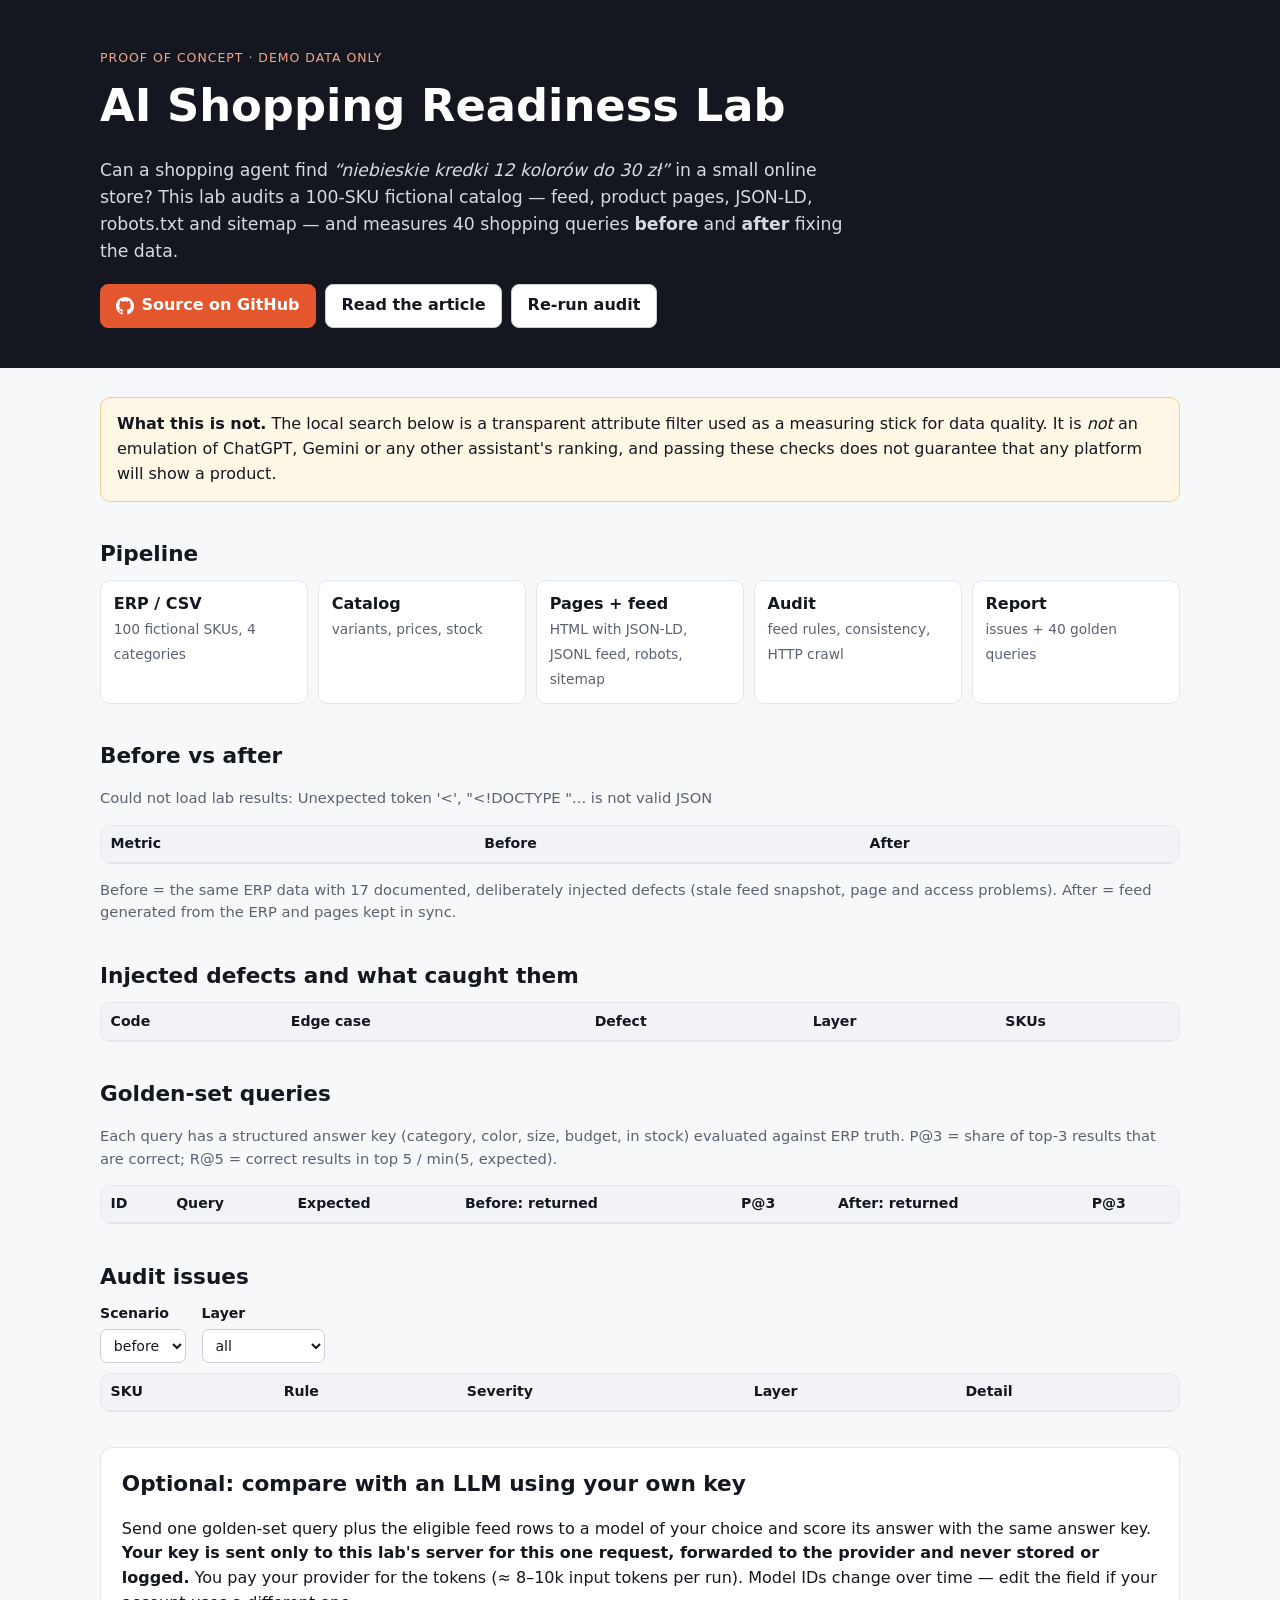
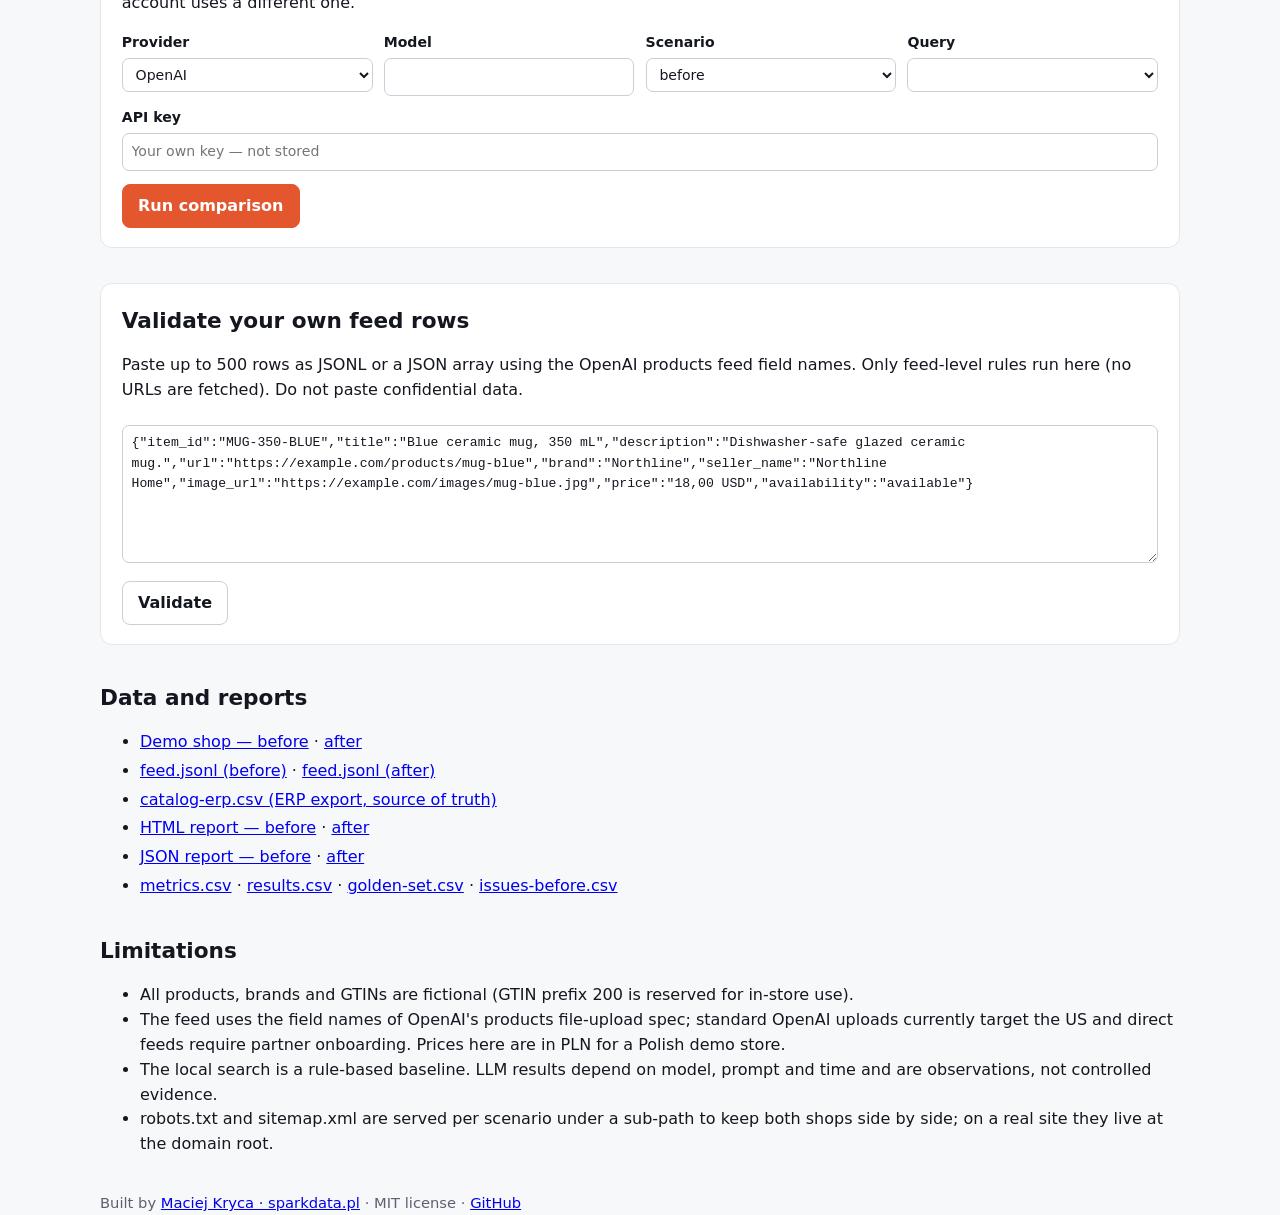
==== src/ShoppingLab.Web/wwwroot/index.html @ bda52b2c "AI Shopping Readiness Lab: catalog audit, local search and before/after metrics" ====
<!doctype html>
<html lang="en">
<head>
<meta charset="utf-8">
<meta name="viewport" content="width=device-width, initial-scale=1">
<title>AI Shopping Readiness Lab — can a shopping agent find the right product?</title>
<meta name="description" content="Open-source .NET lab that audits a 100-SKU demo catalog: feed fields, JSON-LD Product/Offer, robots, sitemap, and 40 shopping queries before and after fixes.">
<link rel="stylesheet" href="app.css">
<script src="app.js" defer></script>
</head>
<body>
<header class="hero">
  <div class="wrap">
    <p class="eyebrow">Proof of concept · demo data only</p>
    <h1>AI Shopping Readiness Lab</h1>
    <p class="lead">Can a shopping agent find <em>“niebieskie kredki 12 kolorów do 30 zł”</em> in a small online store? This lab audits a 100-SKU fictional catalog — feed, product pages, JSON-LD, robots.txt and sitemap — and measures 40 shopping queries <strong>before</strong> and <strong>after</strong> fixing the data.</p>
    <div class="actions">
      <a class="btn primary" href="https://github.com/erloon/ai-shopping-readiness-lab" target="_blank" rel="noopener">
        <svg viewBox="0 0 16 16" width="18" height="18" aria-hidden="true"><path fill="currentColor" d="M8 0C3.58 0 0 3.58 0 8c0 3.54 2.29 6.53 5.47 7.59.4.07.55-.17.55-.38 0-.19-.01-.82-.01-1.49-2.01.37-2.53-.49-2.69-.94-.09-.23-.48-.94-.82-1.13-.28-.15-.68-.52-.01-.53.63-.01 1.08.58 1.23.82.72 1.21 1.87.87 2.33.66.07-.52.28-.87.51-1.07-1.78-.2-3.64-.89-3.64-3.95 0-.87.31-1.59.82-2.15-.08-.2-.36-1.02.08-2.12 0 0 .67-.21 2.2.82.64-.18 1.32-.27 2-.27.68 0 1.36.09 2 .27 1.53-1.04 2.2-.82 2.2-.82.44 1.1.16 1.92.08 2.12.51.56.82 1.27.82 2.15 0 3.07-1.87 3.75-3.65 3.95.29.25.54.73.54 1.48 0 1.07-.01 1.93-.01 2.2 0 .21.15.46.55.38A8.013 8.013 0 0016 8c0-4.42-3.58-8-8-8z"/></svg>
        Source on GitHub</a>
      <a class="btn" href="https://sparkdata.pl/en/blog/ai-shopping-readiness-lab/" target="_blank" rel="noopener">Read the article</a>
      <button class="btn" id="rerun" type="button">Re-run audit</button>
    </div>
  </div>
</header>

<main class="wrap">
  <section class="notice">
    <strong>What this is not.</strong> The local search below is a transparent attribute filter used as a measuring stick for data quality. It is <em>not</em> an emulation of ChatGPT, Gemini or any other assistant's ranking, and passing these checks does not guarantee that any platform will show a product.
  </section>

  <section>
    <h2>Pipeline</h2>
    <ol class="flow">
      <li><b>ERP / CSV</b><span>100 fictional SKUs, 4 categories</span></li>
      <li><b>Catalog</b><span>variants, prices, stock</span></li>
      <li><b>Pages + feed</b><span>HTML with JSON-LD, JSONL feed, robots, sitemap</span></li>
      <li><b>Audit</b><span>feed rules, consistency, HTTP crawl</span></li>
      <li><b>Report</b><span>issues + 40 golden queries</span></li>
    </ol>
  </section>

  <section>
    <h2>Before vs after</h2>
    <p class="muted" id="generated">Loading…</p>
    <div class="table"><table id="kpis"><thead><tr><th>Metric</th><th>Before</th><th>After</th></tr></thead><tbody></tbody></table></div>
    <p class="muted">Before = the same ERP data with 17 documented, deliberately injected defects (stale feed snapshot, page and access problems). After = feed generated from the ERP and pages kept in sync.</p>
  </section>

  <section>
    <h2>Injected defects and what caught them</h2>
    <div class="table"><table id="defects"><thead><tr><th>Code</th><th>Edge case</th><th>Defect</th><th>Layer</th><th>SKUs</th></tr></thead><tbody></tbody></table></div>
  </section>

  <section>
    <h2>Golden-set queries</h2>
    <p class="muted">Each query has a structured answer key (category, color, size, budget, in stock) evaluated against ERP truth. P@3 = share of top-3 results that are correct; R@5 = correct results in top 5 / min(5, expected).</p>
    <div class="table"><table id="queries"><thead><tr><th>ID</th><th>Query</th><th>Expected</th><th>Before: returned</th><th>P@3</th><th>After: returned</th><th>P@3</th></tr></thead><tbody></tbody></table></div>
  </section>

  <section>
    <h2>Audit issues</h2>
    <div class="controls">
      <label>Scenario <select id="issueScenario"><option value="before">before</option><option value="after">after</option></select></label>
      <label>Layer <select id="issueLayer"><option value="">all</option><option>feed</option><option>consistency</option><option>page</option><option>access</option></select></label>
    </div>
    <div class="table tall"><table id="issues"><thead><tr><th>SKU</th><th>Rule</th><th>Severity</th><th>Layer</th><th>Detail</th></tr></thead><tbody></tbody></table></div>
  </section>

  <section class="card" id="ai">
    <h2>Optional: compare with an LLM using your own key</h2>
    <p>Send one golden-set query plus the eligible feed rows to a model of your choice and score its answer with the same answer key. <strong>Your key is sent only to this lab's server for this one request, forwarded to the provider and never stored or logged.</strong> You pay your provider for the tokens (≈ 8–10k input tokens per run). Model IDs change over time — edit the field if your account uses a different one.</p>
    <form id="aiForm" autocomplete="off">
      <div class="grid">
        <label>Provider
          <select id="provider"><option value="openai">OpenAI</option><option value="anthropic">Claude (Anthropic)</option><option value="gemini">Gemini (Google)</option></select>
        </label>
        <label>Model <input id="model" required maxlength="80" spellcheck="false"></label>
        <label>Scenario <select id="aiScenario"><option value="before">before</option><option value="after">after</option></select></label>
        <label>Query <select id="aiQuery"></select></label>
      </div>
      <label>API key <input id="apiKey" type="password" required maxlength="300" autocomplete="off" spellcheck="false" placeholder="Your own key — not stored"></label>
      <button class="btn primary" type="submit" id="aiSubmit">Run comparison</button>
    </form>
    <div id="aiResult" class="result" hidden></div>
  </section>

  <section class="card">
    <h2>Validate your own feed rows</h2>
    <p>Paste up to 500 rows as JSONL or a JSON array using the OpenAI products feed field names. Only feed-level rules run here (no URLs are fetched). Do not paste confidential data.</p>
    <textarea id="feedInput" rows="6" spellcheck="false">{"item_id":"MUG-350-BLUE","title":"Blue ceramic mug, 350 mL","description":"Dishwasher-safe glazed ceramic mug.","url":"https://example.com/products/mug-blue","brand":"Northline","seller_name":"Northline Home","image_url":"https://example.com/images/mug-blue.jpg","price":"18,00 USD","availability":"available"}</textarea>
    <button class="btn" type="button" id="validate">Validate</button>
    <div id="validateResult" class="result" hidden></div>
  </section>

  <section>
    <h2>Data and reports</h2>
    <ul class="downloads">
      <li><a href="shop/before/" target="_blank" rel="noopener">Demo shop — before</a> · <a href="shop/after/" target="_blank" rel="noopener">after</a></li>
      <li><a href="shop/before/feed.jsonl">feed.jsonl (before)</a> · <a href="shop/after/feed.jsonl">feed.jsonl (after)</a></li>
      <li><a href="shop/after/catalog-erp.csv">catalog-erp.csv (ERP export, source of truth)</a></li>
      <li><a href="report/before" target="_blank" rel="noopener">HTML report — before</a> · <a href="report/after" target="_blank" rel="noopener">after</a></li>
      <li><a href="api/report/before.json">JSON report — before</a> · <a href="api/report/after.json">after</a></li>
      <li><a href="api/metrics.csv">metrics.csv</a> · <a href="api/results.csv">results.csv</a> · <a href="api/golden-set.csv">golden-set.csv</a> · <a href="api/issues/before.csv">issues-before.csv</a></li>
    </ul>
  </section>

  <section>
    <h2>Limitations</h2>
    <ul>
      <li>All products, brands and GTINs are fictional (GTIN prefix 200 is reserved for in-store use).</li>
      <li>The feed uses the field names of OpenAI's products file-upload spec; standard OpenAI uploads currently target the US and direct feeds require partner onboarding. Prices here are in PLN for a Polish demo store.</li>
      <li>The local search is a rule-based baseline. LLM results depend on model, prompt and time and are observations, not controlled evidence.</li>
      <li>robots.txt and sitemap.xml are served per scenario under a sub-path to keep both shops side by side; on a real site they live at the domain root.</li>
    </ul>
  </section>
</main>
<footer class="wrap muted">Built by <a href="https://sparkdata.pl" target="_blank" rel="noopener">Maciej Kryca · sparkdata.pl</a> · MIT license · <a href="https://github.com/erloon/ai-shopping-readiness-lab" target="_blank" rel="noopener">GitHub</a></footer>
</body>
</html>
---- src/ShoppingLab.Web/wwwroot/app.css ----
:root{--bg:#f7f8fa;--fg:#14171f;--muted:#5b6170;--card:#fff;--line:#e3e6ec;--accent:#e4572e;--good:#1b7a3d;--bad:#b42318;--chip:#eef1f5}
*{box-sizing:border-box}
body{margin:0;font-family:system-ui,-apple-system,"Segoe UI",Roboto,sans-serif;background:var(--bg);color:var(--fg);line-height:1.55}
.wrap{max-width:1120px;margin:0 auto;padding:0 1.25rem}
.hero{background:#14171f;color:#fff;padding:3rem 0 2.5rem}
.hero h1{font-size:clamp(1.9rem,4vw,2.8rem);margin:.2rem 0 .6rem}
.eyebrow{text-transform:uppercase;letter-spacing:.08em;font-size:.78rem;color:#f4a58a;margin:0}
.lead{max-width:760px;font-size:1.08rem;color:#d7dae2}
.actions{display:flex;flex-wrap:wrap;gap:.6rem;margin-top:1.2rem}
.btn{display:inline-flex;align-items:center;gap:.45rem;border:1px solid #c9ced8;background:#fff;color:#14171f;padding:.55rem .95rem;border-radius:8px;font:inherit;font-weight:600;text-decoration:none;cursor:pointer}
.btn.primary{background:var(--accent);border-color:var(--accent);color:#fff}
.btn:disabled{opacity:.6;cursor:wait}
.btn:focus-visible,a:focus-visible,select:focus-visible,input:focus-visible,textarea:focus-visible{outline:3px solid #2f6fdb;outline-offset:2px}
section{margin:2.2rem 0}
h2{font-size:1.35rem;margin:0 0 .6rem}
.muted{color:var(--muted);font-size:.92rem}
.notice{background:#fff7e6;border:1px solid #f0d08a;border-radius:10px;padding:.9rem 1rem;margin-top:1.8rem}
.card{background:var(--card);border:1px solid var(--line);border-radius:12px;padding:1.2rem 1.3rem}
.flow{list-style:none;display:grid;grid-template-columns:repeat(auto-fit,minmax(170px,1fr));gap:.6rem;padding:0;margin:0;counter-reset:s}
.flow li{background:var(--card);border:1px solid var(--line);border-radius:10px;padding:.7rem .8rem;position:relative}
.flow li b{display:block}.flow li span{color:var(--muted);font-size:.86rem}
.table{overflow-x:auto;background:var(--card);border:1px solid var(--line);border-radius:10px}
.table.tall{max-height:460px;overflow-y:auto}
table{border-collapse:collapse;width:100%;font-size:.88rem}
th,td{padding:.45rem .6rem;border-bottom:1px solid var(--line);text-align:left;vertical-align:top}
th{background:#f1f3f6;position:sticky;top:0;font-weight:600}
td.num{font-variant-numeric:tabular-nums;white-space:nowrap}
.good{color:var(--good);font-weight:600}.bad{color:var(--bad);font-weight:600}
.chip{display:inline-block;background:var(--chip);border-radius:6px;padding:0 .35rem;margin:.1rem;font-family:ui-monospace,Consolas,monospace;font-size:.78rem}
.chip.wrong{background:#fde2df;color:var(--bad)}
.chip.ok{background:#dcf3e3;color:var(--good)}
.controls{display:flex;gap:1rem;flex-wrap:wrap;margin-bottom:.6rem}
label{display:flex;flex-direction:column;gap:.25rem;font-size:.88rem;font-weight:600}
select,input,textarea{font:inherit;font-weight:400;padding:.45rem .55rem;border:1px solid #c9ced8;border-radius:7px;background:#fff;color:var(--fg)}
textarea{width:100%;font-family:ui-monospace,Consolas,monospace;font-size:.82rem;margin:.4rem 0 .6rem}
.grid{display:grid;grid-template-columns:repeat(auto-fit,minmax(200px,1fr));gap:.7rem;margin-bottom:.7rem}
#aiForm>label{margin-bottom:.8rem}
.result{margin-top:1rem;background:#f6f7f9;border-radius:10px;padding:.9rem 1rem;font-size:.9rem}
.result pre{white-space:pre-wrap;word-break:break-word;font-size:.8rem}
.downloads li{margin:.25rem 0}
footer{padding:2rem 1.25rem 3rem}
.bar{height:6px;background:var(--chip);border-radius:3px;margin-top:3px;overflow:hidden}.bar i{display:block;height:100%;background:var(--accent)}
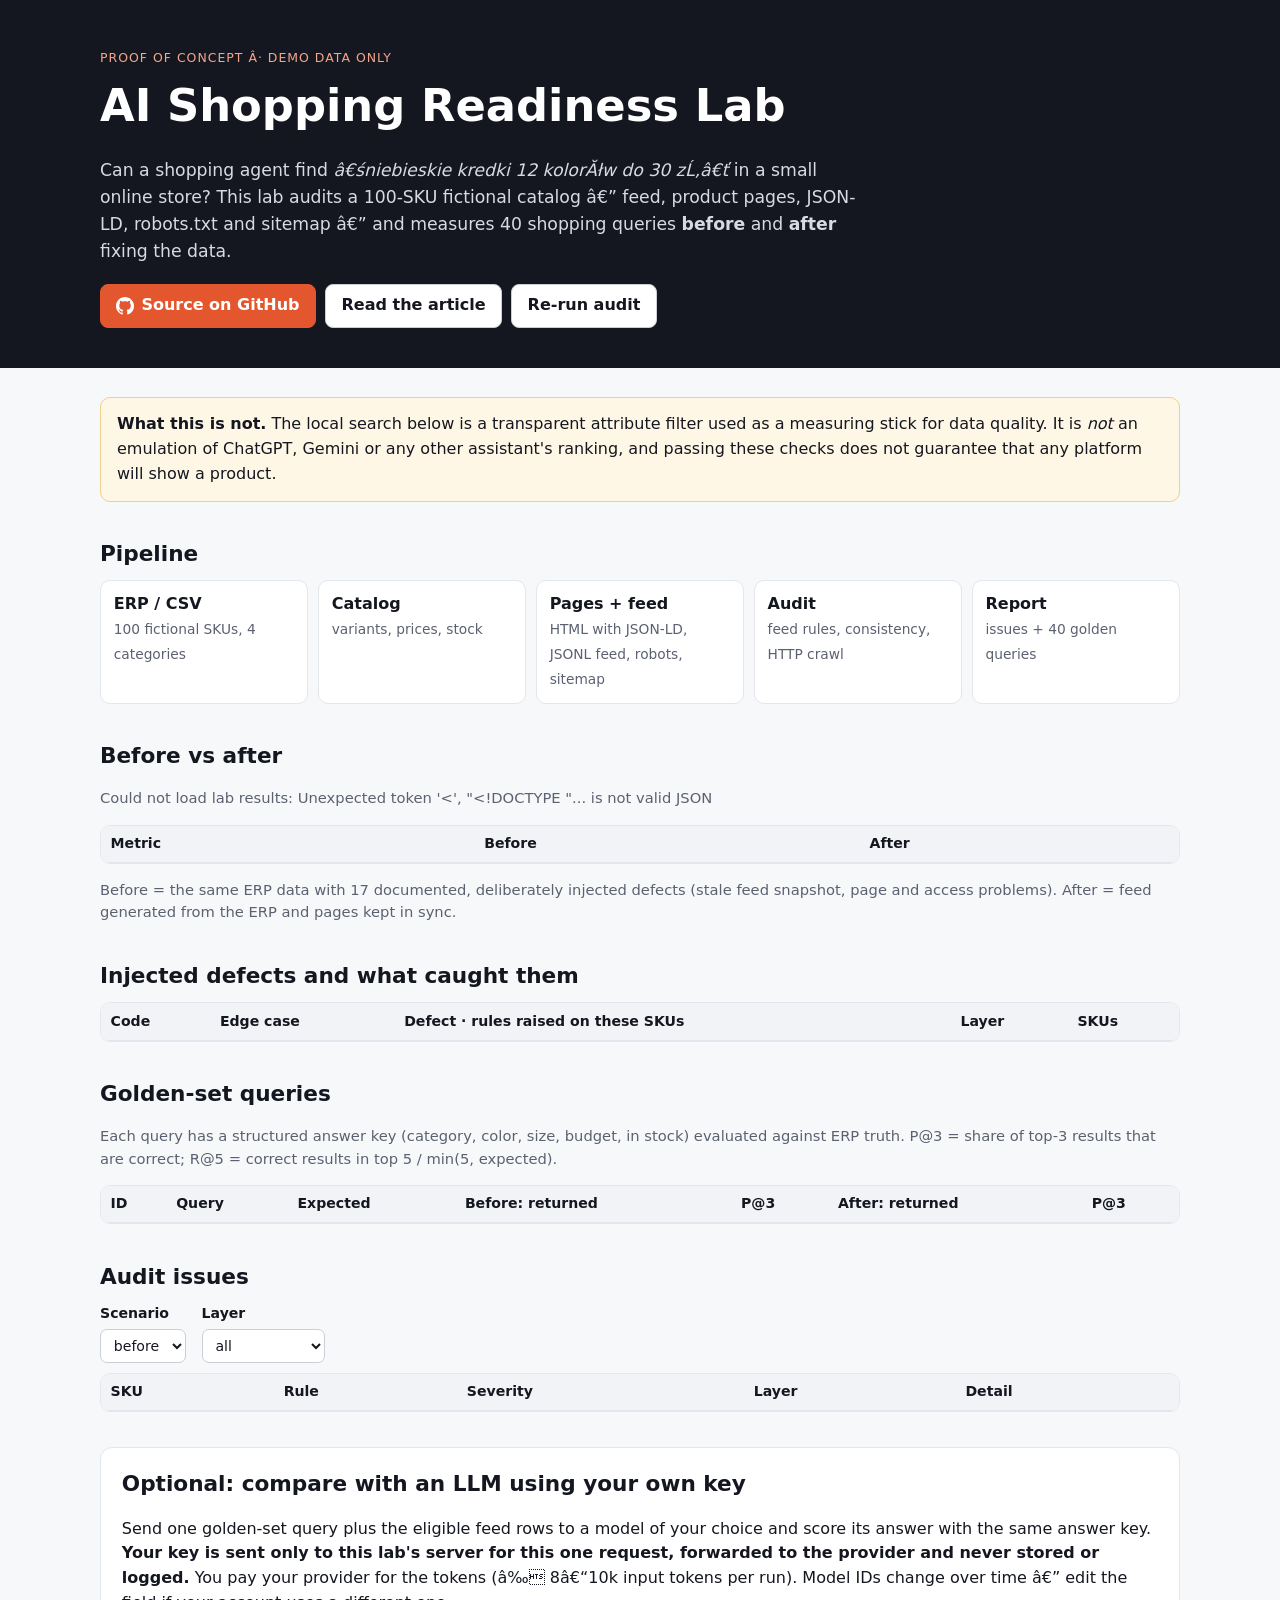
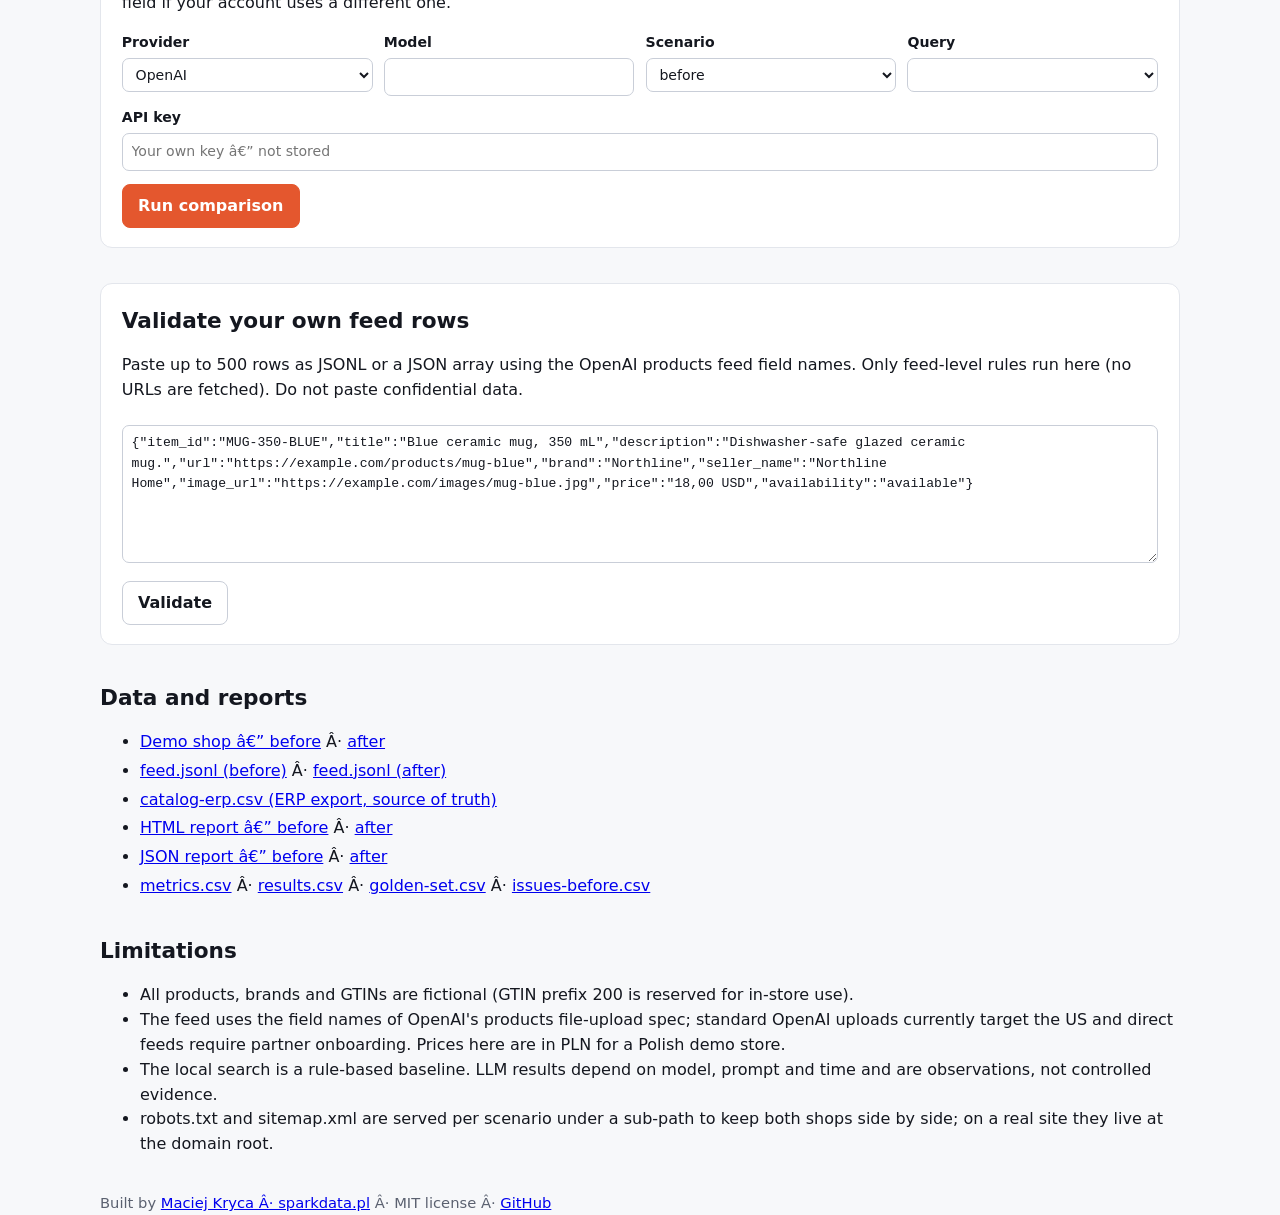
==== commit 37293acc: "Light background on demo shop pages; clarify defect table" ====
--- a/src/ShoppingLab.Web/wwwroot/index.html
+++ b/src/ShoppingLab.Web/wwwroot/index.html
@@ -3,7 +3,7 @@
 <head>
 <meta charset="utf-8">
 <meta name="viewport" content="width=device-width, initial-scale=1">
-<title>AI Shopping Readiness Lab — can a shopping agent find the right product?</title>
+<title>AI Shopping Readiness Lab â€” can a shopping agent find the right product?</title>
 <meta name="description" content="Open-source .NET lab that audits a 100-SKU demo catalog: feed fields, JSON-LD Product/Offer, robots, sitemap, and 40 shopping queries before and after fixes.">
 <link rel="stylesheet" href="app.css">
 <script src="app.js" defer></script>
@@ -11,9 +11,9 @@
 <body>
 <header class="hero">
   <div class="wrap">
-    <p class="eyebrow">Proof of concept · demo data only</p>
+    <p class="eyebrow">Proof of concept Â· demo data only</p>
     <h1>AI Shopping Readiness Lab</h1>
-    <p class="lead">Can a shopping agent find <em>“niebieskie kredki 12 kolorów do 30 zł”</em> in a small online store? This lab audits a 100-SKU fictional catalog — feed, product pages, JSON-LD, robots.txt and sitemap — and measures 40 shopping queries <strong>before</strong> and <strong>after</strong> fixing the data.</p>
+    <p class="lead">Can a shopping agent find <em>â€śniebieskie kredki 12 kolorĂłw do 30 zĹ‚â€ť</em> in a small online store? This lab audits a 100-SKU fictional catalog â€” feed, product pages, JSON-LD, robots.txt and sitemap â€” and measures 40 shopping queries <strong>before</strong> and <strong>after</strong> fixing the data.</p>
     <div class="actions">
       <a class="btn primary" href="https://github.com/erloon/ai-shopping-readiness-lab" target="_blank" rel="noopener">
         <svg viewBox="0 0 16 16" width="18" height="18" aria-hidden="true"><path fill="currentColor" d="M8 0C3.58 0 0 3.58 0 8c0 3.54 2.29 6.53 5.47 7.59.4.07.55-.17.55-.38 0-.19-.01-.82-.01-1.49-2.01.37-2.53-.49-2.69-.94-.09-.23-.48-.94-.82-1.13-.28-.15-.68-.52-.01-.53.63-.01 1.08.58 1.23.82.72 1.21 1.87.87 2.33.66.07-.52.28-.87.51-1.07-1.78-.2-3.64-.89-3.64-3.95 0-.87.31-1.59.82-2.15-.08-.2-.36-1.02.08-2.12 0 0 .67-.21 2.2.82.64-.18 1.32-.27 2-.27.68 0 1.36.09 2 .27 1.53-1.04 2.2-.82 2.2-.82.44 1.1.16 1.92.08 2.12.51.56.82 1.27.82 2.15 0 3.07-1.87 3.75-3.65 3.95.29.25.54.73.54 1.48 0 1.07-.01 1.93-.01 2.2 0 .21.15.46.55.38A8.013 8.013 0 0016 8c0-4.42-3.58-8-8-8z"/></svg>
@@ -42,14 +42,14 @@
 
   <section>
     <h2>Before vs after</h2>
-    <p class="muted" id="generated">Loading…</p>
+    <p class="muted" id="generated">Loadingâ€¦</p>
     <div class="table"><table id="kpis"><thead><tr><th>Metric</th><th>Before</th><th>After</th></tr></thead><tbody></tbody></table></div>
     <p class="muted">Before = the same ERP data with 17 documented, deliberately injected defects (stale feed snapshot, page and access problems). After = feed generated from the ERP and pages kept in sync.</p>
   </section>
 
   <section>
     <h2>Injected defects and what caught them</h2>
-    <div class="table"><table id="defects"><thead><tr><th>Code</th><th>Edge case</th><th>Defect</th><th>Layer</th><th>SKUs</th></tr></thead><tbody></tbody></table></div>
+    <div class="table"><table id="defects"><thead><tr><th>Code</th><th>Edge case</th><th>Defect · rules raised on these SKUs</th><th>Layer</th><th>SKUs</th></tr></thead><tbody></tbody></table></div>
   </section>
 
   <section>
@@ -69,7 +69,7 @@
 
   <section class="card" id="ai">
     <h2>Optional: compare with an LLM using your own key</h2>
-    <p>Send one golden-set query plus the eligible feed rows to a model of your choice and score its answer with the same answer key. <strong>Your key is sent only to this lab's server for this one request, forwarded to the provider and never stored or logged.</strong> You pay your provider for the tokens (≈ 8–10k input tokens per run). Model IDs change over time — edit the field if your account uses a different one.</p>
+    <p>Send one golden-set query plus the eligible feed rows to a model of your choice and score its answer with the same answer key. <strong>Your key is sent only to this lab's server for this one request, forwarded to the provider and never stored or logged.</strong> You pay your provider for the tokens (â‰ 8â€“10k input tokens per run). Model IDs change over time â€” edit the field if your account uses a different one.</p>
     <form id="aiForm" autocomplete="off">
       <div class="grid">
         <label>Provider
@@ -79,7 +79,7 @@
         <label>Scenario <select id="aiScenario"><option value="before">before</option><option value="after">after</option></select></label>
         <label>Query <select id="aiQuery"></select></label>
       </div>
-      <label>API key <input id="apiKey" type="password" required maxlength="300" autocomplete="off" spellcheck="false" placeholder="Your own key — not stored"></label>
+      <label>API key <input id="apiKey" type="password" required maxlength="300" autocomplete="off" spellcheck="false" placeholder="Your own key â€” not stored"></label>
       <button class="btn primary" type="submit" id="aiSubmit">Run comparison</button>
     </form>
     <div id="aiResult" class="result" hidden></div>
@@ -96,12 +96,12 @@
   <section>
     <h2>Data and reports</h2>
     <ul class="downloads">
-      <li><a href="shop/before/" target="_blank" rel="noopener">Demo shop — before</a> · <a href="shop/after/" target="_blank" rel="noopener">after</a></li>
-      <li><a href="shop/before/feed.jsonl">feed.jsonl (before)</a> · <a href="shop/after/feed.jsonl">feed.jsonl (after)</a></li>
+      <li><a href="shop/before/" target="_blank" rel="noopener">Demo shop â€” before</a> Â· <a href="shop/after/" target="_blank" rel="noopener">after</a></li>
+      <li><a href="shop/before/feed.jsonl">feed.jsonl (before)</a> Â· <a href="shop/after/feed.jsonl">feed.jsonl (after)</a></li>
       <li><a href="shop/after/catalog-erp.csv">catalog-erp.csv (ERP export, source of truth)</a></li>
-      <li><a href="report/before" target="_blank" rel="noopener">HTML report — before</a> · <a href="report/after" target="_blank" rel="noopener">after</a></li>
-      <li><a href="api/report/before.json">JSON report — before</a> · <a href="api/report/after.json">after</a></li>
-      <li><a href="api/metrics.csv">metrics.csv</a> · <a href="api/results.csv">results.csv</a> · <a href="api/golden-set.csv">golden-set.csv</a> · <a href="api/issues/before.csv">issues-before.csv</a></li>
+      <li><a href="report/before" target="_blank" rel="noopener">HTML report â€” before</a> Â· <a href="report/after" target="_blank" rel="noopener">after</a></li>
+      <li><a href="api/report/before.json">JSON report â€” before</a> Â· <a href="api/report/after.json">after</a></li>
+      <li><a href="api/metrics.csv">metrics.csv</a> Â· <a href="api/results.csv">results.csv</a> Â· <a href="api/golden-set.csv">golden-set.csv</a> Â· <a href="api/issues/before.csv">issues-before.csv</a></li>
     </ul>
   </section>
 
@@ -115,6 +115,6 @@
     </ul>
   </section>
 </main>
-<footer class="wrap muted">Built by <a href="https://sparkdata.pl" target="_blank" rel="noopener">Maciej Kryca · sparkdata.pl</a> · MIT license · <a href="https://github.com/erloon/ai-shopping-readiness-lab" target="_blank" rel="noopener">GitHub</a></footer>
+<footer class="wrap muted">Built by <a href="https://sparkdata.pl" target="_blank" rel="noopener">Maciej Kryca Â· sparkdata.pl</a> Â· MIT license Â· <a href="https://github.com/erloon/ai-shopping-readiness-lab" target="_blank" rel="noopener">GitHub</a></footer>
 </body>
 </html>
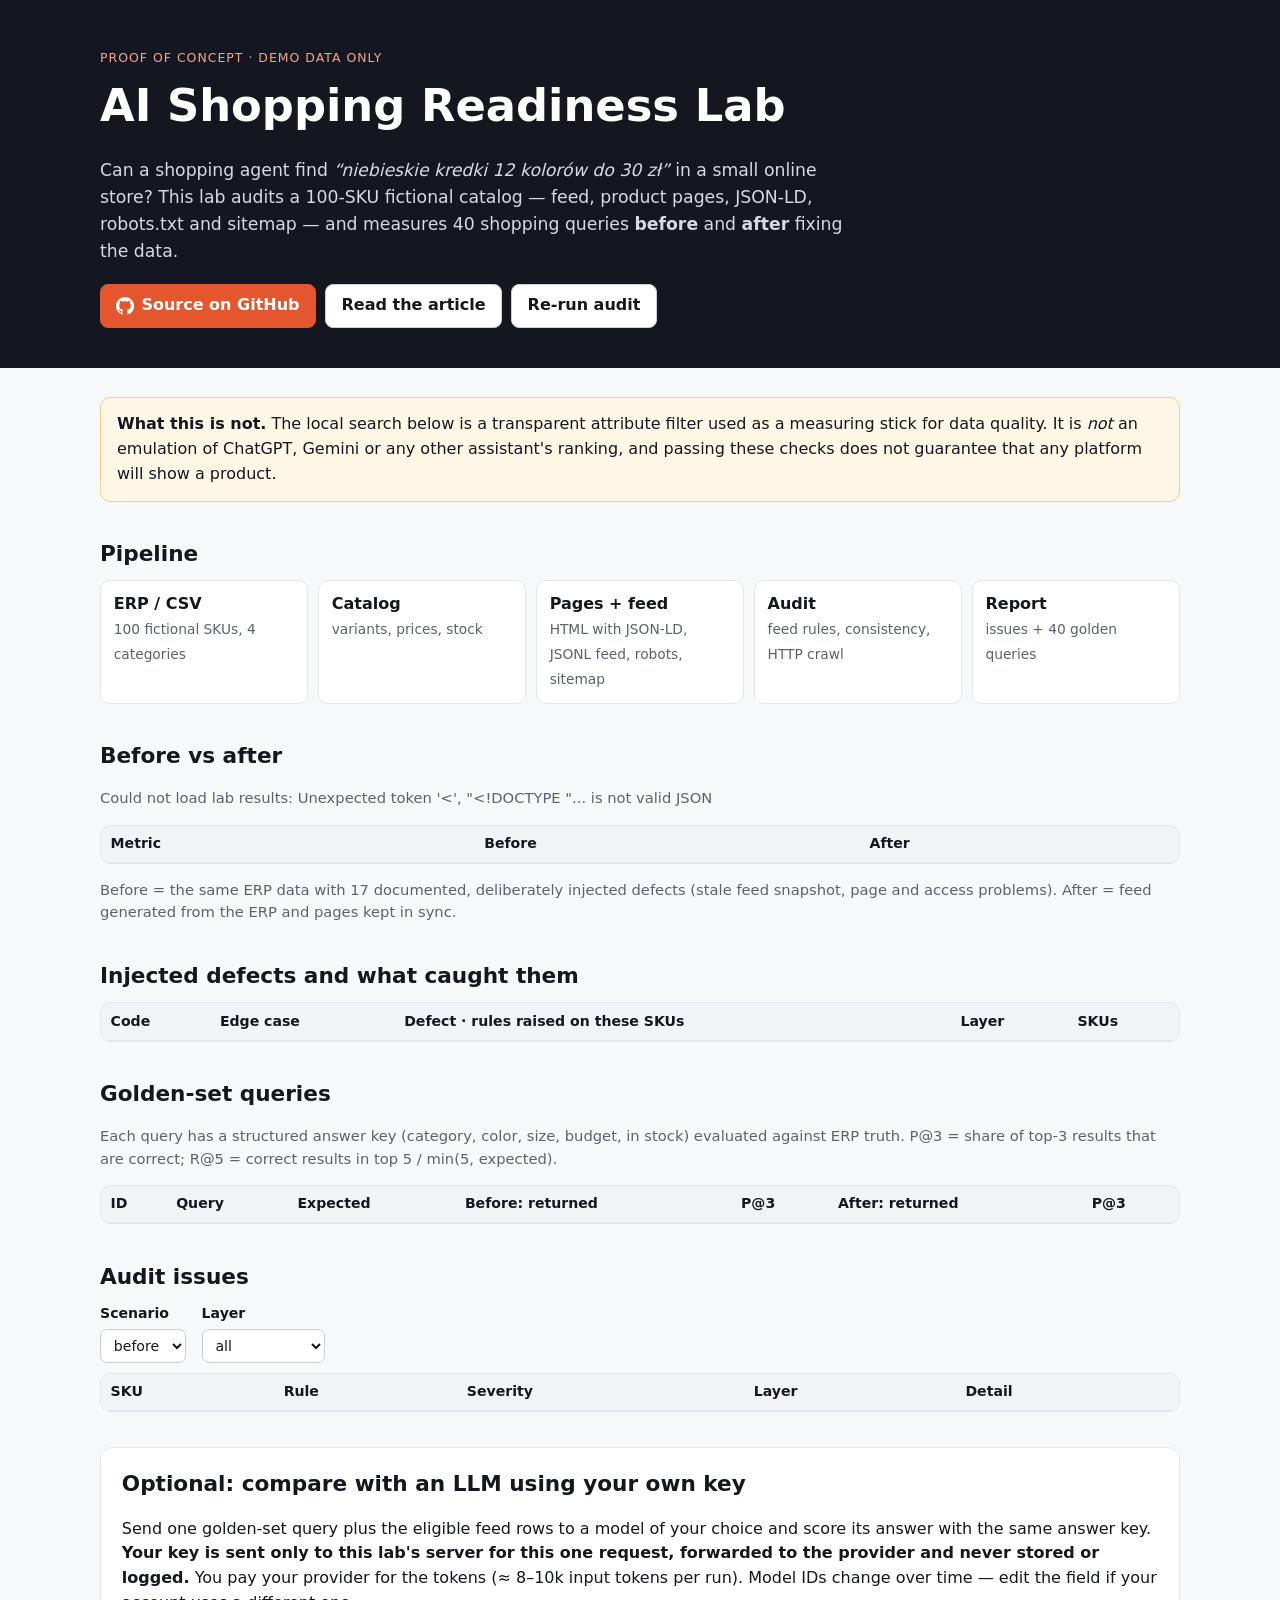
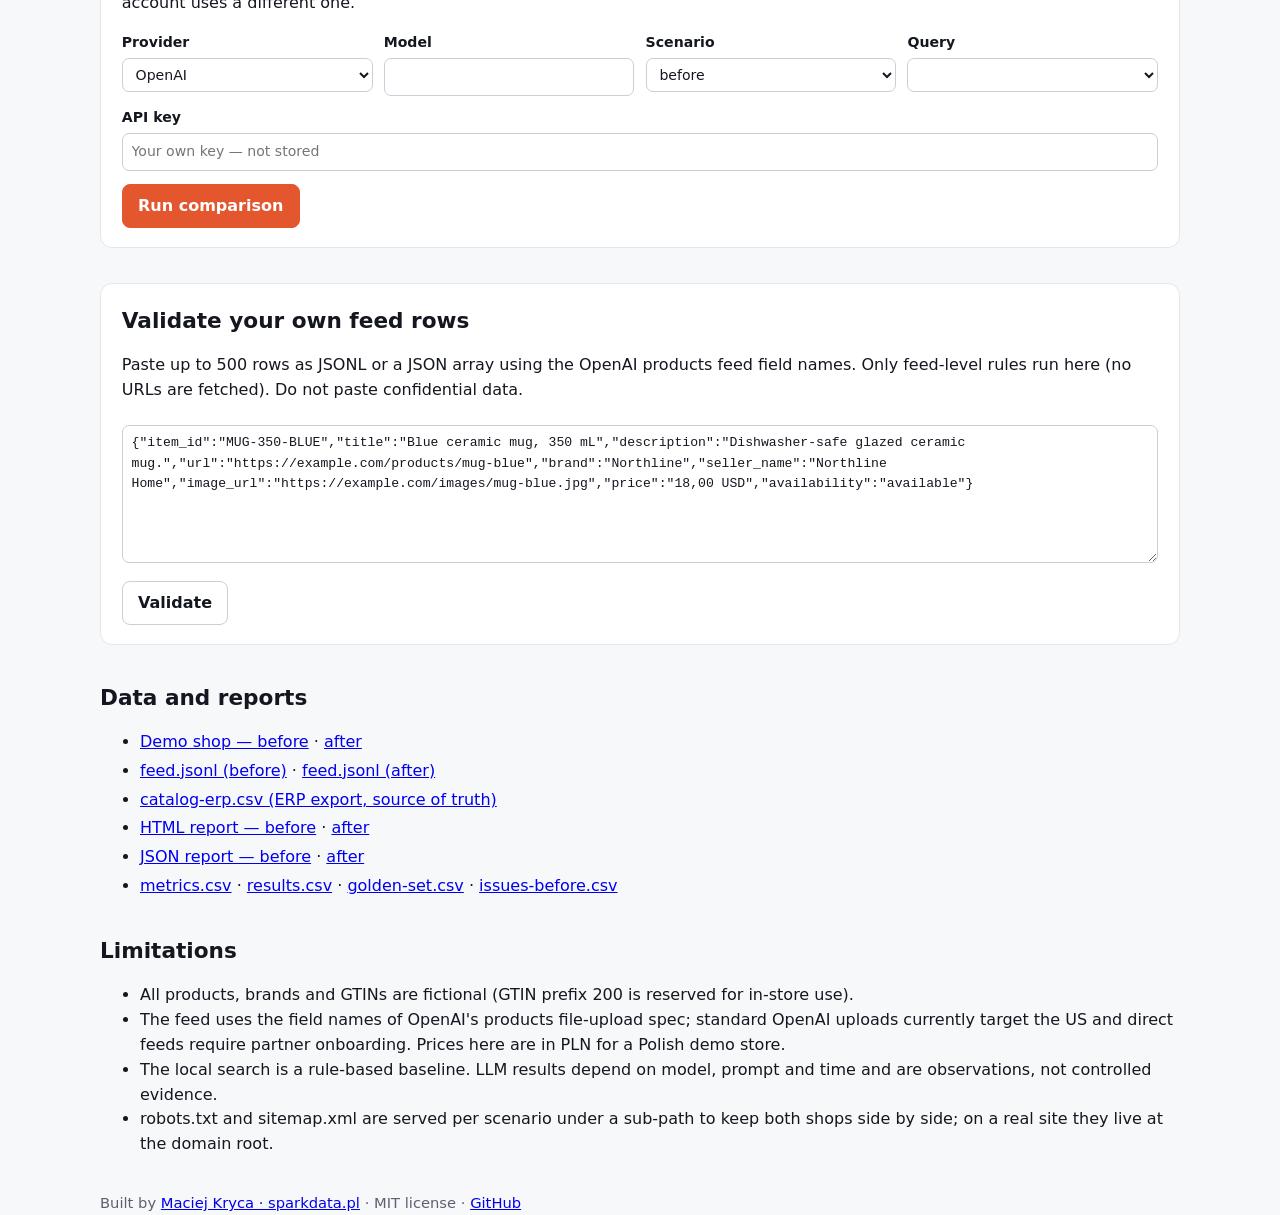
==== commit a9ae2293: "Fix Polish text encoding and numeral agreement; refresh results" ====
--- a/src/ShoppingLab.Web/wwwroot/index.html
+++ b/src/ShoppingLab.Web/wwwroot/index.html
@@ -3,7 +3,7 @@
 <head>
 <meta charset="utf-8">
 <meta name="viewport" content="width=device-width, initial-scale=1">
-<title>AI Shopping Readiness Lab â€” can a shopping agent find the right product?</title>
+<title>AI Shopping Readiness Lab — can a shopping agent find the right product?</title>
 <meta name="description" content="Open-source .NET lab that audits a 100-SKU demo catalog: feed fields, JSON-LD Product/Offer, robots, sitemap, and 40 shopping queries before and after fixes.">
 <link rel="stylesheet" href="app.css">
 <script src="app.js" defer></script>
@@ -11,9 +11,9 @@
 <body>
 <header class="hero">
   <div class="wrap">
-    <p class="eyebrow">Proof of concept Â· demo data only</p>
+    <p class="eyebrow">Proof of concept · demo data only</p>
     <h1>AI Shopping Readiness Lab</h1>
-    <p class="lead">Can a shopping agent find <em>â€śniebieskie kredki 12 kolorĂłw do 30 zĹ‚â€ť</em> in a small online store? This lab audits a 100-SKU fictional catalog â€” feed, product pages, JSON-LD, robots.txt and sitemap â€” and measures 40 shopping queries <strong>before</strong> and <strong>after</strong> fixing the data.</p>
+    <p class="lead">Can a shopping agent find <em>“niebieskie kredki 12 kolorów do 30 zł”</em> in a small online store? This lab audits a 100-SKU fictional catalog — feed, product pages, JSON-LD, robots.txt and sitemap — and measures 40 shopping queries <strong>before</strong> and <strong>after</strong> fixing the data.</p>
     <div class="actions">
       <a class="btn primary" href="https://github.com/erloon/ai-shopping-readiness-lab" target="_blank" rel="noopener">
         <svg viewBox="0 0 16 16" width="18" height="18" aria-hidden="true"><path fill="currentColor" d="M8 0C3.58 0 0 3.58 0 8c0 3.54 2.29 6.53 5.47 7.59.4.07.55-.17.55-.38 0-.19-.01-.82-.01-1.49-2.01.37-2.53-.49-2.69-.94-.09-.23-.48-.94-.82-1.13-.28-.15-.68-.52-.01-.53.63-.01 1.08.58 1.23.82.72 1.21 1.87.87 2.33.66.07-.52.28-.87.51-1.07-1.78-.2-3.64-.89-3.64-3.95 0-.87.31-1.59.82-2.15-.08-.2-.36-1.02.08-2.12 0 0 .67-.21 2.2.82.64-.18 1.32-.27 2-.27.68 0 1.36.09 2 .27 1.53-1.04 2.2-.82 2.2-.82.44 1.1.16 1.92.08 2.12.51.56.82 1.27.82 2.15 0 3.07-1.87 3.75-3.65 3.95.29.25.54.73.54 1.48 0 1.07-.01 1.93-.01 2.2 0 .21.15.46.55.38A8.013 8.013 0 0016 8c0-4.42-3.58-8-8-8z"/></svg>
@@ -42,7 +42,7 @@
 
   <section>
     <h2>Before vs after</h2>
-    <p class="muted" id="generated">Loadingâ€¦</p>
+    <p class="muted" id="generated">Loading…</p>
     <div class="table"><table id="kpis"><thead><tr><th>Metric</th><th>Before</th><th>After</th></tr></thead><tbody></tbody></table></div>
     <p class="muted">Before = the same ERP data with 17 documented, deliberately injected defects (stale feed snapshot, page and access problems). After = feed generated from the ERP and pages kept in sync.</p>
   </section>
@@ -69,7 +69,7 @@
 
   <section class="card" id="ai">
     <h2>Optional: compare with an LLM using your own key</h2>
-    <p>Send one golden-set query plus the eligible feed rows to a model of your choice and score its answer with the same answer key. <strong>Your key is sent only to this lab's server for this one request, forwarded to the provider and never stored or logged.</strong> You pay your provider for the tokens (â‰ 8â€“10k input tokens per run). Model IDs change over time â€” edit the field if your account uses a different one.</p>
+    <p>Send one golden-set query plus the eligible feed rows to a model of your choice and score its answer with the same answer key. <strong>Your key is sent only to this lab's server for this one request, forwarded to the provider and never stored or logged.</strong> You pay your provider for the tokens (≈ 8–10k input tokens per run). Model IDs change over time — edit the field if your account uses a different one.</p>
     <form id="aiForm" autocomplete="off">
       <div class="grid">
         <label>Provider
@@ -79,7 +79,7 @@
         <label>Scenario <select id="aiScenario"><option value="before">before</option><option value="after">after</option></select></label>
         <label>Query <select id="aiQuery"></select></label>
       </div>
-      <label>API key <input id="apiKey" type="password" required maxlength="300" autocomplete="off" spellcheck="false" placeholder="Your own key â€” not stored"></label>
+      <label>API key <input id="apiKey" type="password" required maxlength="300" autocomplete="off" spellcheck="false" placeholder="Your own key — not stored"></label>
       <button class="btn primary" type="submit" id="aiSubmit">Run comparison</button>
     </form>
     <div id="aiResult" class="result" hidden></div>
@@ -96,12 +96,12 @@
   <section>
     <h2>Data and reports</h2>
     <ul class="downloads">
-      <li><a href="shop/before/" target="_blank" rel="noopener">Demo shop â€” before</a> Â· <a href="shop/after/" target="_blank" rel="noopener">after</a></li>
-      <li><a href="shop/before/feed.jsonl">feed.jsonl (before)</a> Â· <a href="shop/after/feed.jsonl">feed.jsonl (after)</a></li>
+      <li><a href="shop/before/" target="_blank" rel="noopener">Demo shop — before</a> · <a href="shop/after/" target="_blank" rel="noopener">after</a></li>
+      <li><a href="shop/before/feed.jsonl">feed.jsonl (before)</a> · <a href="shop/after/feed.jsonl">feed.jsonl (after)</a></li>
       <li><a href="shop/after/catalog-erp.csv">catalog-erp.csv (ERP export, source of truth)</a></li>
-      <li><a href="report/before" target="_blank" rel="noopener">HTML report â€” before</a> Â· <a href="report/after" target="_blank" rel="noopener">after</a></li>
-      <li><a href="api/report/before.json">JSON report â€” before</a> Â· <a href="api/report/after.json">after</a></li>
-      <li><a href="api/metrics.csv">metrics.csv</a> Â· <a href="api/results.csv">results.csv</a> Â· <a href="api/golden-set.csv">golden-set.csv</a> Â· <a href="api/issues/before.csv">issues-before.csv</a></li>
+      <li><a href="report/before" target="_blank" rel="noopener">HTML report — before</a> · <a href="report/after" target="_blank" rel="noopener">after</a></li>
+      <li><a href="api/report/before.json">JSON report — before</a> · <a href="api/report/after.json">after</a></li>
+      <li><a href="api/metrics.csv">metrics.csv</a> · <a href="api/results.csv">results.csv</a> · <a href="api/golden-set.csv">golden-set.csv</a> · <a href="api/issues/before.csv">issues-before.csv</a></li>
     </ul>
   </section>
 
@@ -115,6 +115,6 @@
     </ul>
   </section>
 </main>
-<footer class="wrap muted">Built by <a href="https://sparkdata.pl" target="_blank" rel="noopener">Maciej Kryca Â· sparkdata.pl</a> Â· MIT license Â· <a href="https://github.com/erloon/ai-shopping-readiness-lab" target="_blank" rel="noopener">GitHub</a></footer>
+<footer class="wrap muted">Built by <a href="https://sparkdata.pl" target="_blank" rel="noopener">Maciej Kryca · sparkdata.pl</a> · MIT license · <a href="https://github.com/erloon/ai-shopping-readiness-lab" target="_blank" rel="noopener">GitHub</a></footer>
 </body>
 </html>
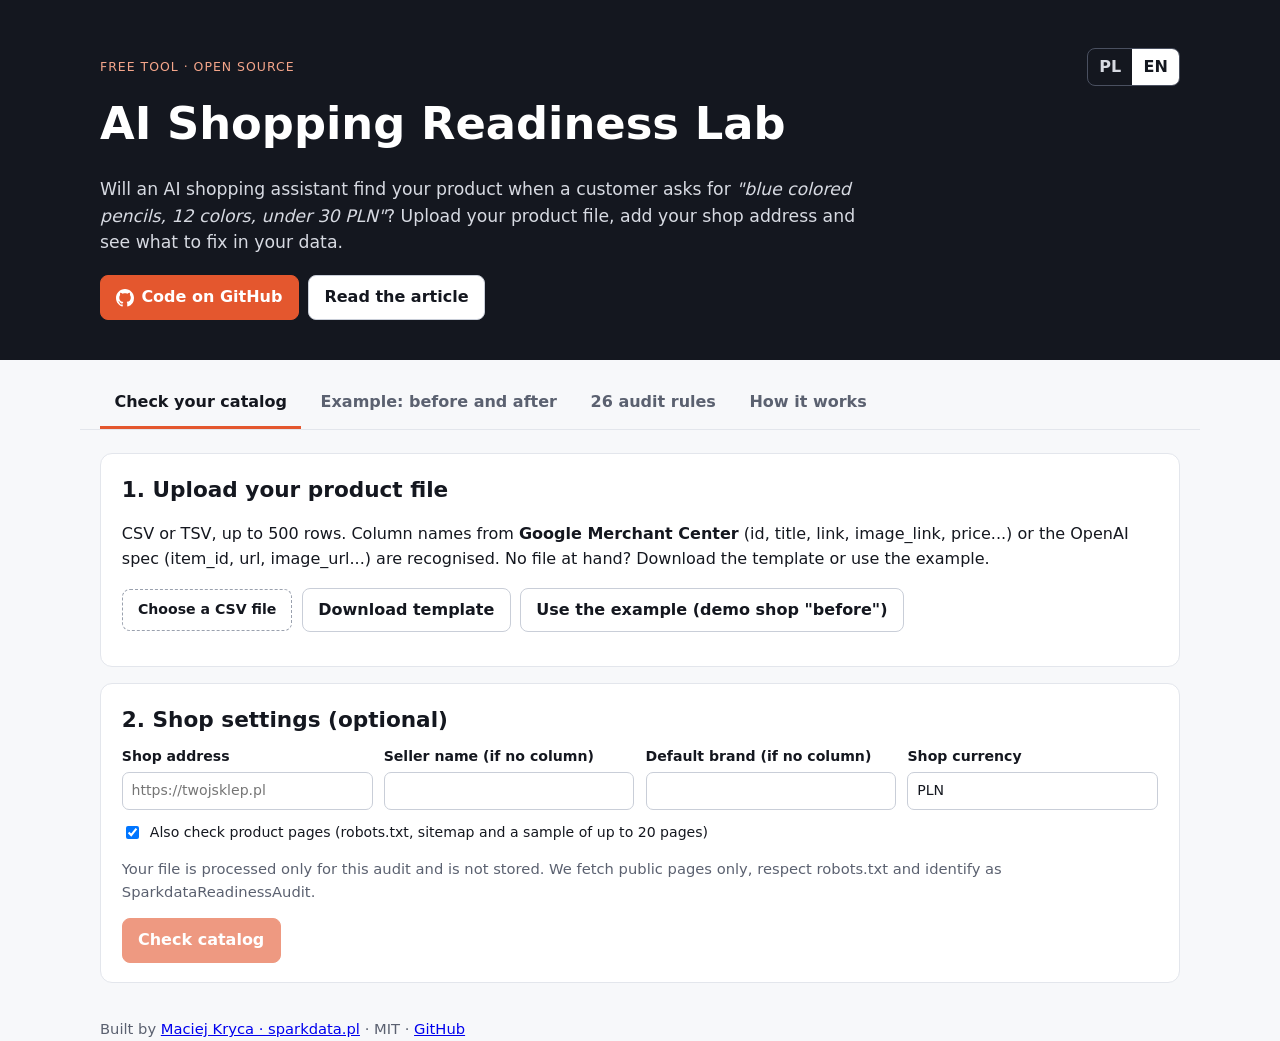
==== commit 7972b3fa: "Add interactive catalog check, bilingual UI and realistic demo shop Upload a CSV (Google Merchant Ce" ====
--- a/src/ShoppingLab.Web/wwwroot/index.html
+++ b/src/ShoppingLab.Web/wwwroot/index.html
@@ -1,120 +1,151 @@
 <!doctype html>
-<html lang="en">
+<html lang="pl">
 <head>
 <meta charset="utf-8">
 <meta name="viewport" content="width=device-width, initial-scale=1">
-<title>AI Shopping Readiness Lab — can a shopping agent find the right product?</title>
-<meta name="description" content="Open-source .NET lab that audits a 100-SKU demo catalog: feed fields, JSON-LD Product/Offer, robots, sitemap, and 40 shopping queries before and after fixes.">
+<title>AI Shopping Readiness Lab - sprawdź, czy agent AI znajdzie Twoje produkty</title>
+<meta name="description" content="Darmowy audyt katalogu produktów pod agentów zakupowych AI: pola feedu, dane strukturalne JSON-LD, robots.txt, sitemap. Wgraj CSV i sprawdź swój sklep.">
 <link rel="stylesheet" href="app.css">
 <script src="app.js" defer></script>
 </head>
 <body>
 <header class="hero">
   <div class="wrap">
-    <p class="eyebrow">Proof of concept · demo data only</p>
+    <div class="topbar">
+      <p class="eyebrow" data-i18n="eyebrow">Darmowe narzędzie · open source</p>
+      <div class="lang" role="group" aria-label="Language">
+        <button type="button" data-lang="pl">PL</button><button type="button" data-lang="en">EN</button>
+      </div>
+    </div>
     <h1>AI Shopping Readiness Lab</h1>
-    <p class="lead">Can a shopping agent find <em>“niebieskie kredki 12 kolorów do 30 zł”</em> in a small online store? This lab audits a 100-SKU fictional catalog — feed, product pages, JSON-LD, robots.txt and sitemap — and measures 40 shopping queries <strong>before</strong> and <strong>after</strong> fixing the data.</p>
+    <p class="lead" data-i18n-html="lead">Czy asystent zakupowy AI znajdzie Twój produkt, gdy klient zapyta <em>"niebieskie kredki 12 kolorów do 30 zł"</em>? Wgraj plik z produktami, podaj adres sklepu i zobacz, co trzeba poprawić w danych.</p>
     <div class="actions">
       <a class="btn primary" href="https://github.com/erloon/ai-shopping-readiness-lab" target="_blank" rel="noopener">
         <svg viewBox="0 0 16 16" width="18" height="18" aria-hidden="true"><path fill="currentColor" d="M8 0C3.58 0 0 3.58 0 8c0 3.54 2.29 6.53 5.47 7.59.4.07.55-.17.55-.38 0-.19-.01-.82-.01-1.49-2.01.37-2.53-.49-2.69-.94-.09-.23-.48-.94-.82-1.13-.28-.15-.68-.52-.01-.53.63-.01 1.08.58 1.23.82.72 1.21 1.87.87 2.33.66.07-.52.28-.87.51-1.07-1.78-.2-3.64-.89-3.64-3.95 0-.87.31-1.59.82-2.15-.08-.2-.36-1.02.08-2.12 0 0 .67-.21 2.2.82.64-.18 1.32-.27 2-.27.68 0 1.36.09 2 .27 1.53-1.04 2.2-.82 2.2-.82.44 1.1.16 1.92.08 2.12.51.56.82 1.27.82 2.15 0 3.07-1.87 3.75-3.65 3.95.29.25.54.73.54 1.48 0 1.07-.01 1.93-.01 2.2 0 .21.15.46.55.38A8.013 8.013 0 0016 8c0-4.42-3.58-8-8-8z"/></svg>
-        Source on GitHub</a>
-      <a class="btn" href="https://sparkdata.pl/en/blog/ai-shopping-readiness-lab/" target="_blank" rel="noopener">Read the article</a>
-      <button class="btn" id="rerun" type="button">Re-run audit</button>
+        <span data-i18n="github">Kod na GitHubie</span></a>
+      <a class="btn" id="articleLink" href="https://sparkdata.pl/pl/blog/gotowosc-katalogu-produktow-na-agentow-ai/" target="_blank" rel="noopener" data-i18n="article">Przeczytaj artykuł</a>
     </div>
   </div>
 </header>
 
+<nav class="tabs wrap" role="tablist">
+  <button type="button" role="tab" data-tab="check" aria-selected="true" data-i18n="tabCheck">Sprawdź swój katalog</button>
+  <button type="button" role="tab" data-tab="example" data-i18n="tabExample">Przykład: przed i po</button>
+  <button type="button" role="tab" data-tab="rules" data-i18n="tabRules">26 reguł audytu</button>
+  <button type="button" role="tab" data-tab="how" data-i18n="tabHow">Jak to działa</button>
+</nav>
+
 <main class="wrap">
-  <section class="notice">
-    <strong>What this is not.</strong> The local search below is a transparent attribute filter used as a measuring stick for data quality. It is <em>not</em> an emulation of ChatGPT, Gemini or any other assistant's ranking, and passing these checks does not guarantee that any platform will show a product.
-  </section>
+<!-- CHECK -->
+<section id="tab-check" class="tab">
+  <div class="card">
+    <h2 data-i18n="checkTitle">1. Wgraj plik z produktami</h2>
+    <p data-i18n-html="checkIntro">CSV albo TSV, maksymalnie 500 wierszy. Pasują nazwy kolumn z <strong>Google Merchant Center</strong> (id, title, link, image_link, price...) albo ze specyfikacji OpenAI (item_id, url, image_url...). Nie masz pliku? Pobierz szablon albo użyj przykładu.</p>
+    <div class="row">
+      <label class="file"><input type="file" id="csvFile" accept=".csv,.tsv,.txt,text/csv,text/tab-separated-values"><span data-i18n="chooseFile">Wybierz plik CSV</span></label>
+      <a class="btn" href="api/check/template.csv" download data-i18n="template">Pobierz szablon</a>
+      <button class="btn" type="button" id="loadSample" data-i18n="sample">Użyj przykładu (sklep demo "przed")</button>
+    </div>
+    <p class="muted" id="fileInfo"></p>
+    <div id="mappingBox" hidden>
+      <h3 data-i18n="mappingTitle">Dopasowanie kolumn</h3>
+      <p class="muted" data-i18n="mappingIntro">Rozpoznaliśmy kolumny automatycznie. Popraw, jeśli coś się nie zgadza.</p>
+      <div class="grid" id="mapping"></div>
+    </div>
+  </div>
 
-  <section>
-    <h2>Pipeline</h2>
-    <ol class="flow">
-      <li><b>ERP / CSV</b><span>100 fictional SKUs, 4 categories</span></li>
-      <li><b>Catalog</b><span>variants, prices, stock</span></li>
-      <li><b>Pages + feed</b><span>HTML with JSON-LD, JSONL feed, robots, sitemap</span></li>
-      <li><b>Audit</b><span>feed rules, consistency, HTTP crawl</span></li>
-      <li><b>Report</b><span>issues + 40 golden queries</span></li>
-    </ol>
-  </section>
+  <div class="card">
+    <h2 data-i18n="shopTitle">2. Ustawienia sklepu (opcjonalnie)</h2>
+    <div class="grid">
+      <label><span data-i18n="shopUrl">Adres sklepu</span><input id="shopUrl" placeholder="https://twojsklep.pl" maxlength="200" spellcheck="false"></label>
+      <label><span data-i18n="seller">Nazwa sprzedawcy (gdy brak kolumny)</span><input id="seller" maxlength="120"></label>
+      <label><span data-i18n="brand">Marka domyślna (gdy brak kolumny)</span><input id="brand" maxlength="120"></label>
+      <label><span data-i18n="currency">Waluta sklepu</span><input id="currency" value="PLN" maxlength="3"></label>
+    </div>
+    <label class="inline"><input type="checkbox" id="crawl" checked> <span data-i18n="crawl">Sprawdź też strony produktów (robots.txt, sitemap i próbka do 20 stron)</span></label>
+    <p class="muted" data-i18n="privacy">Plik jest przetwarzany tylko na potrzeby tego audytu i nie jest zapisywany. Pobieramy wyłącznie publiczne strony, szanujemy robots.txt i przedstawiamy się jako SparkdataReadinessAudit.</p>
+    <button class="btn primary" type="button" id="runCheck" disabled data-i18n="run">Sprawdź katalog</button>
+  </div>
 
-  <section>
-    <h2>Before vs after</h2>
-    <p class="muted" id="generated">Loading…</p>
-    <div class="table"><table id="kpis"><thead><tr><th>Metric</th><th>Before</th><th>After</th></tr></thead><tbody></tbody></table></div>
-    <p class="muted">Before = the same ERP data with 17 documented, deliberately injected defects (stale feed snapshot, page and access problems). After = feed generated from the ERP and pages kept in sync.</p>
-  </section>
+  <div id="checkResult" hidden></div>
+</section>
 
-  <section>
-    <h2>Injected defects and what caught them</h2>
-    <div class="table"><table id="defects"><thead><tr><th>Code</th><th>Edge case</th><th>Defect · rules raised on these SKUs</th><th>Layer</th><th>SKUs</th></tr></thead><tbody></tbody></table></div>
-  </section>
+<!-- EXAMPLE -->
+<section id="tab-example" class="tab" hidden>
+  <p class="notice" data-i18n-html="exampleIntro">To jest kontrolowany eksperyment: 100 fikcyjnych produktów, sklep demo w dwóch wersjach. W wersji <b>przed</b> celowo wprowadziliśmy 17 typowych błędów, w wersji <b>po</b> dane są poprawione. Ten sam audyt i te same 40 zapytań klientów mierzą różnicę.</p>
+  <div class="row">
+    <a class="btn" href="shop/before/" target="_blank" rel="noopener" data-i18n="shopBefore">Otwórz sklep demo: przed</a>
+    <a class="btn" href="shop/after/" target="_blank" rel="noopener" data-i18n="shopAfter">Otwórz sklep demo: po</a>
+    <button class="btn" id="rerun" type="button" data-i18n="rerun">Uruchom audyt ponownie</button>
+  </div>
+  <h2 data-i18n="kpiTitle">Przed i po</h2>
+  <p class="muted" id="generated"></p>
+  <div class="table"><table id="kpis"><thead><tr><th data-i18n="metric">Miara</th><th data-i18n="before">Przed</th><th data-i18n="after">Po</th></tr></thead><tbody></tbody></table></div>
 
-  <section>
-    <h2>Golden-set queries</h2>
-    <p class="muted">Each query has a structured answer key (category, color, size, budget, in stock) evaluated against ERP truth. P@3 = share of top-3 results that are correct; R@5 = correct results in top 5 / min(5, expected).</p>
-    <div class="table"><table id="queries"><thead><tr><th>ID</th><th>Query</th><th>Expected</th><th>Before: returned</th><th>P@3</th><th>After: returned</th><th>P@3</th></tr></thead><tbody></tbody></table></div>
-  </section>
+  <h2 data-i18n="defectsTitle">Wprowadzone błędy i co je wykryło</h2>
+  <div class="table"><table id="defects"><thead><tr><th data-i18n="code">Kod</th><th data-i18n="case">Przypadek</th><th data-i18n="defect">Błąd · reguły, które go wykryły</th><th data-i18n="layer">Warstwa</th><th>SKU</th></tr></thead><tbody></tbody></table></div>
 
-  <section>
-    <h2>Audit issues</h2>
-    <div class="controls">
-      <label>Scenario <select id="issueScenario"><option value="before">before</option><option value="after">after</option></select></label>
-      <label>Layer <select id="issueLayer"><option value="">all</option><option>feed</option><option>consistency</option><option>page</option><option>access</option></select></label>
-    </div>
-    <div class="table tall"><table id="issues"><thead><tr><th>SKU</th><th>Rule</th><th>Severity</th><th>Layer</th><th>Detail</th></tr></thead><tbody></tbody></table></div>
-  </section>
+  <h2 data-i18n="queriesTitle">40 zapytań klientów</h2>
+  <p class="muted" data-i18n="queriesIntro">Każde zapytanie ma klucz odpowiedzi (kategoria, kolor, rozmiar, budżet, dostępność) sprawdzany względem danych z ERP. P@3 = jaka część 3 pierwszych wyników jest poprawna.</p>
+  <div class="table tall"><table id="queries"><thead><tr><th>ID</th><th data-i18n="query">Zapytanie</th><th data-i18n="expected">Oczekiwane</th><th data-i18n="beforeReturned">Przed: wyniki</th><th>P@3</th><th data-i18n="afterReturned">Po: wyniki</th><th>P@3</th></tr></thead><tbody></tbody></table></div>
 
-  <section class="card" id="ai">
-    <h2>Optional: compare with an LLM using your own key</h2>
-    <p>Send one golden-set query plus the eligible feed rows to a model of your choice and score its answer with the same answer key. <strong>Your key is sent only to this lab's server for this one request, forwarded to the provider and never stored or logged.</strong> You pay your provider for the tokens (≈ 8–10k input tokens per run). Model IDs change over time — edit the field if your account uses a different one.</p>
+  <h2 data-i18n="issuesTitle">Wszystkie znalezione problemy</h2>
+  <div class="controls">
+    <label><span data-i18n="scenario">Wersja</span><select id="issueScenario"><option value="before" data-i18n="before">Przed</option><option value="after" data-i18n="after">Po</option></select></label>
+    <label><span data-i18n="layer">Warstwa</span><select id="issueLayer"><option value="" data-i18n="all">wszystkie</option><option value="feed">feed</option><option value="consistency" data-i18n="layer_consistency">spójność</option><option value="page" data-i18n="layer_page">strona</option><option value="access" data-i18n="layer_access">dostęp</option></select></label>
+  </div>
+  <div class="table tall"><table id="issues"><thead><tr><th>SKU</th><th data-i18n="rule">Reguła</th><th data-i18n="severity">Waga</th><th data-i18n="layer">Warstwa</th><th data-i18n="detail">Szczegóły</th></tr></thead><tbody></tbody></table></div>
+
+  <div class="card" id="ai">
+    <h2 data-i18n="aiTitle">Opcjonalnie: porównaj z modelem AI na własnym kluczu</h2>
+    <p data-i18n-html="aiIntro">Wysyłamy jedno zapytanie i dopuszczone wiersze feedu do wybranego modelu, a jego odpowiedź oceniamy tym samym kluczem. <strong>Klucz trafia tylko na serwer tego narzędzia na czas jednego zapytania i nie jest zapisywany ani logowany.</strong> Koszt tokenów (ok. 8-10 tys. na próbę) płacisz u swojego dostawcy.</p>
     <form id="aiForm" autocomplete="off">
       <div class="grid">
-        <label>Provider
-          <select id="provider"><option value="openai">OpenAI</option><option value="anthropic">Claude (Anthropic)</option><option value="gemini">Gemini (Google)</option></select>
-        </label>
-        <label>Model <input id="model" required maxlength="80" spellcheck="false"></label>
-        <label>Scenario <select id="aiScenario"><option value="before">before</option><option value="after">after</option></select></label>
-        <label>Query <select id="aiQuery"></select></label>
+        <label><span data-i18n="provider">Dostawca</span><select id="provider"><option value="openai">OpenAI</option><option value="anthropic">Claude (Anthropic)</option><option value="gemini">Gemini (Google)</option></select></label>
+        <label><span data-i18n="model">Model</span><input id="model" required maxlength="80" spellcheck="false"></label>
+        <label><span data-i18n="scenario">Wersja</span><select id="aiScenario"><option value="before" data-i18n="before">Przed</option><option value="after" data-i18n="after">Po</option></select></label>
+        <label><span data-i18n="query">Zapytanie</span><select id="aiQuery"></select></label>
       </div>
-      <label>API key <input id="apiKey" type="password" required maxlength="300" autocomplete="off" spellcheck="false" placeholder="Your own key — not stored"></label>
-      <button class="btn primary" type="submit" id="aiSubmit">Run comparison</button>
+      <label><span data-i18n="apiKey">Klucz API</span><input id="apiKey" type="password" required maxlength="300" autocomplete="off" spellcheck="false"></label>
+      <button class="btn primary" type="submit" id="aiSubmit" data-i18n="aiRun">Porównaj</button>
     </form>
     <div id="aiResult" class="result" hidden></div>
-  </section>
+  </div>
 
-  <section class="card">
-    <h2>Validate your own feed rows</h2>
-    <p>Paste up to 500 rows as JSONL or a JSON array using the OpenAI products feed field names. Only feed-level rules run here (no URLs are fetched). Do not paste confidential data.</p>
-    <textarea id="feedInput" rows="6" spellcheck="false">{"item_id":"MUG-350-BLUE","title":"Blue ceramic mug, 350 mL","description":"Dishwasher-safe glazed ceramic mug.","url":"https://example.com/products/mug-blue","brand":"Northline","seller_name":"Northline Home","image_url":"https://example.com/images/mug-blue.jpg","price":"18,00 USD","availability":"available"}</textarea>
-    <button class="btn" type="button" id="validate">Validate</button>
-    <div id="validateResult" class="result" hidden></div>
-  </section>
+  <h2 data-i18n="downloadsTitle">Dane i raporty</h2>
+  <ul class="downloads">
+    <li><a href="shop/before/feed.jsonl">feed.jsonl (before)</a> · <a href="shop/after/feed.jsonl">feed.jsonl (after)</a> · <a href="shop/before/feed.csv">feed.csv (before)</a></li>
+    <li><a href="shop/after/catalog-erp.csv">catalog-erp.csv (ERP)</a></li>
+    <li><a href="report/before" target="_blank" rel="noopener">HTML report (before)</a> · <a href="report/after" target="_blank" rel="noopener">after</a></li>
+    <li><a href="api/metrics.csv">metrics.csv</a> · <a href="api/results.csv">results.csv</a> · <a href="api/golden-set.csv">golden-set.csv</a> · <a href="api/issues/before.csv">issues-before.csv</a></li>
+  </ul>
+</section>
 
-  <section>
-    <h2>Data and reports</h2>
-    <ul class="downloads">
-      <li><a href="shop/before/" target="_blank" rel="noopener">Demo shop — before</a> · <a href="shop/after/" target="_blank" rel="noopener">after</a></li>
-      <li><a href="shop/before/feed.jsonl">feed.jsonl (before)</a> · <a href="shop/after/feed.jsonl">feed.jsonl (after)</a></li>
-      <li><a href="shop/after/catalog-erp.csv">catalog-erp.csv (ERP export, source of truth)</a></li>
-      <li><a href="report/before" target="_blank" rel="noopener">HTML report — before</a> · <a href="report/after" target="_blank" rel="noopener">after</a></li>
-      <li><a href="api/report/before.json">JSON report — before</a> · <a href="api/report/after.json">after</a></li>
-      <li><a href="api/metrics.csv">metrics.csv</a> · <a href="api/results.csv">results.csv</a> · <a href="api/golden-set.csv">golden-set.csv</a> · <a href="api/issues/before.csv">issues-before.csv</a></li>
-    </ul>
-  </section>
+<!-- RULES -->
+<section id="tab-rules" class="tab" hidden>
+  <p data-i18n="rulesIntro">Każdy produkt przechodzi przez 26 reguł w czterech warstwach. Błąd zwykle oznacza, że produkt zostanie odrzucony albo pokaże klientowi złe dane. Ostrzeżenie oznacza mniejsze szanse na trafne dopasowanie.</p>
+  <div class="table"><table id="rulesTable"><thead><tr><th data-i18n="layer">Warstwa</th><th data-i18n="rule">Reguła</th><th data-i18n="why">Dlaczego to ważne</th><th data-i18n="fix">Jak poprawić</th></tr></thead><tbody></tbody></table></div>
+</section>
 
-  <section>
-    <h2>Limitations</h2>
-    <ul>
-      <li>All products, brands and GTINs are fictional (GTIN prefix 200 is reserved for in-store use).</li>
-      <li>The feed uses the field names of OpenAI's products file-upload spec; standard OpenAI uploads currently target the US and direct feeds require partner onboarding. Prices here are in PLN for a Polish demo store.</li>
-      <li>The local search is a rule-based baseline. LLM results depend on model, prompt and time and are observations, not controlled evidence.</li>
-      <li>robots.txt and sitemap.xml are served per scenario under a sub-path to keep both shops side by side; on a real site they live at the domain root.</li>
-    </ul>
-  </section>
+<!-- HOW -->
+<section id="tab-how" class="tab" hidden>
+  <ol class="flow" id="howSteps"></ol>
+  <div class="notice" data-i18n-html="notThis"><strong>Czego to narzędzie nie robi.</strong> Nie emuluje rankingu ChatGPT, Gemini ani innego asystenta. Sprawdza, czy dane, które asystenci i wyszukiwarki czytają, są kompletne, poprawne i spójne. Zaliczony audyt nie gwarantuje, że produkt zostanie pokazany.</div>
+  <h2 data-i18n="scoreTitle">Jak liczymy wynik 0-100</h2>
+  <ul>
+    <li data-i18n="score1">50 punktów: udział wierszy feedu bez błędów.</li>
+    <li data-i18n="score2">35 punktów: udział sprawdzonych stron produktów bez błędów (strona działa, nie jest ukryta, ma dane strukturalne zgodne z plikiem).</li>
+    <li data-i18n="score3">15 punktów: dostęp dla robotów (robots.txt i mapa strony).</li>
+  </ul>
+  <h2 data-i18n="limitsTitle">Ograniczenia</h2>
+  <ul>
+    <li data-i18n="limit1">Sprawdzamy próbkę do 20 stron produktów, a nie cały sklep.</li>
+    <li data-i18n="limit2">Strony, które dodają dane strukturalne dopiero przez JavaScript, mogą pokazać "brak danych strukturalnych", choć przeglądarka je widzi. Część robotów też ich nie widzi.</li>
+    <li data-i18n="limit3">Sklepy blokujące nieznane boty (np. ochrona przed botami) zwrócą błędy dostępu. Wtedy traktuj wynik stron jako "nie udało się sprawdzić".</li>
+    <li data-i18n="limit4">Nazwy pól pochodzą ze specyfikacji OpenAI. Standardowe przesyłanie feedów do OpenAI dotyczy dziś USA i wymaga akceptacji partnera; w Europie według niezależnych badań ChatGPT korzysta z danych Google Shopping.</li>
+  </ul>
+</section>
 </main>
-<footer class="wrap muted">Built by <a href="https://sparkdata.pl" target="_blank" rel="noopener">Maciej Kryca · sparkdata.pl</a> · MIT license · <a href="https://github.com/erloon/ai-shopping-readiness-lab" target="_blank" rel="noopener">GitHub</a></footer>
+<footer class="wrap muted"><span data-i18n="builtBy">Zbudowane przez</span> <a href="https://sparkdata.pl" target="_blank" rel="noopener">Maciej Kryca · sparkdata.pl</a> · MIT · <a href="https://github.com/erloon/ai-shopping-readiness-lab" target="_blank" rel="noopener">GitHub</a></footer>
 </body>
 </html>
--- a/src/ShoppingLab.Web/wwwroot/app.css
+++ b/src/ShoppingLab.Web/wwwroot/app.css
@@ -40,3 +40,32 @@
 .downloads li{margin:.25rem 0}
 footer{padding:2rem 1.25rem 3rem}
 .bar{height:6px;background:var(--chip);border-radius:3px;margin-top:3px;overflow:hidden}.bar i{display:block;height:100%;background:var(--accent)}
+.topbar{display:flex;justify-content:space-between;align-items:center;gap:1rem}
+.lang{display:flex;border:1px solid #4a5060;border-radius:8px;overflow:hidden}
+.lang button{background:transparent;color:#d7dae2;border:0;padding:.35rem .7rem;font:inherit;font-weight:600;cursor:pointer}
+.lang button[aria-pressed="true"]{background:#fff;color:#14171f}
+.tabs{display:flex;gap:.3rem;flex-wrap:wrap;margin-top:1.2rem;border-bottom:1px solid var(--line)}
+.tabs button{background:none;border:0;border-bottom:3px solid transparent;padding:.7rem .9rem;font:inherit;font-weight:600;color:var(--muted);cursor:pointer}
+.tabs button[aria-selected="true"]{color:var(--fg);border-bottom-color:var(--accent)}
+.tab{margin-top:1.4rem}
+.card+.card,.card+#checkResult{margin-top:1rem}
+.card h2{margin-top:0}.card h3{margin:1rem 0 .3rem;font-size:1rem}
+.row{display:flex;flex-wrap:wrap;gap:.6rem;align-items:center;margin:.8rem 0}
+.file{display:inline-flex;flex-direction:row;cursor:pointer}
+.file input{position:absolute;opacity:0;width:1px;height:1px}
+.file span{border:1px dashed #9aa1ae;border-radius:8px;padding:.55rem .95rem;background:#fff}
+.file:focus-within span{outline:3px solid #2f6fdb;outline-offset:2px}
+label.inline{flex-direction:row;align-items:center;gap:.5rem;font-weight:500;margin:.4rem 0 .8rem}
+.score{display:flex;gap:1.5rem;align-items:center;flex-wrap:wrap}
+.score .big{font-size:3.2rem;font-weight:800;line-height:1}
+.score .big small{font-size:1.1rem;color:var(--muted);font-weight:600}
+.kv{display:grid;grid-template-columns:repeat(auto-fit,minmax(170px,1fr));gap:.6rem;margin:1rem 0}
+.kv div{background:#f6f7f9;border-radius:8px;padding:.6rem .7rem}.kv b{display:block;font-size:1.15rem}
+.issue{border:1px solid var(--line);border-radius:10px;padding:.8rem 1rem;margin:.6rem 0;background:#fff}
+.issue h3{margin:0 0 .3rem;font-size:1rem;display:flex;gap:.5rem;flex-wrap:wrap;align-items:center}
+.issue p{margin:.25rem 0}
+.sev{font-size:.72rem;text-transform:uppercase;letter-spacing:.05em;border-radius:5px;padding:.05rem .4rem}
+.sev.error{background:#fde2df;color:var(--bad)}.sev.warning{background:#fff1d6;color:#8a5a00}
+.flow li::before{counter-increment:s;content:counter(s);display:inline-grid;place-items:center;width:1.6rem;height:1.6rem;border-radius:50%;background:var(--accent);color:#fff;font-weight:700;margin-bottom:.3rem}
+.flow{margin-bottom:1.5rem}
+.issues-title{margin-top:1.5rem}
